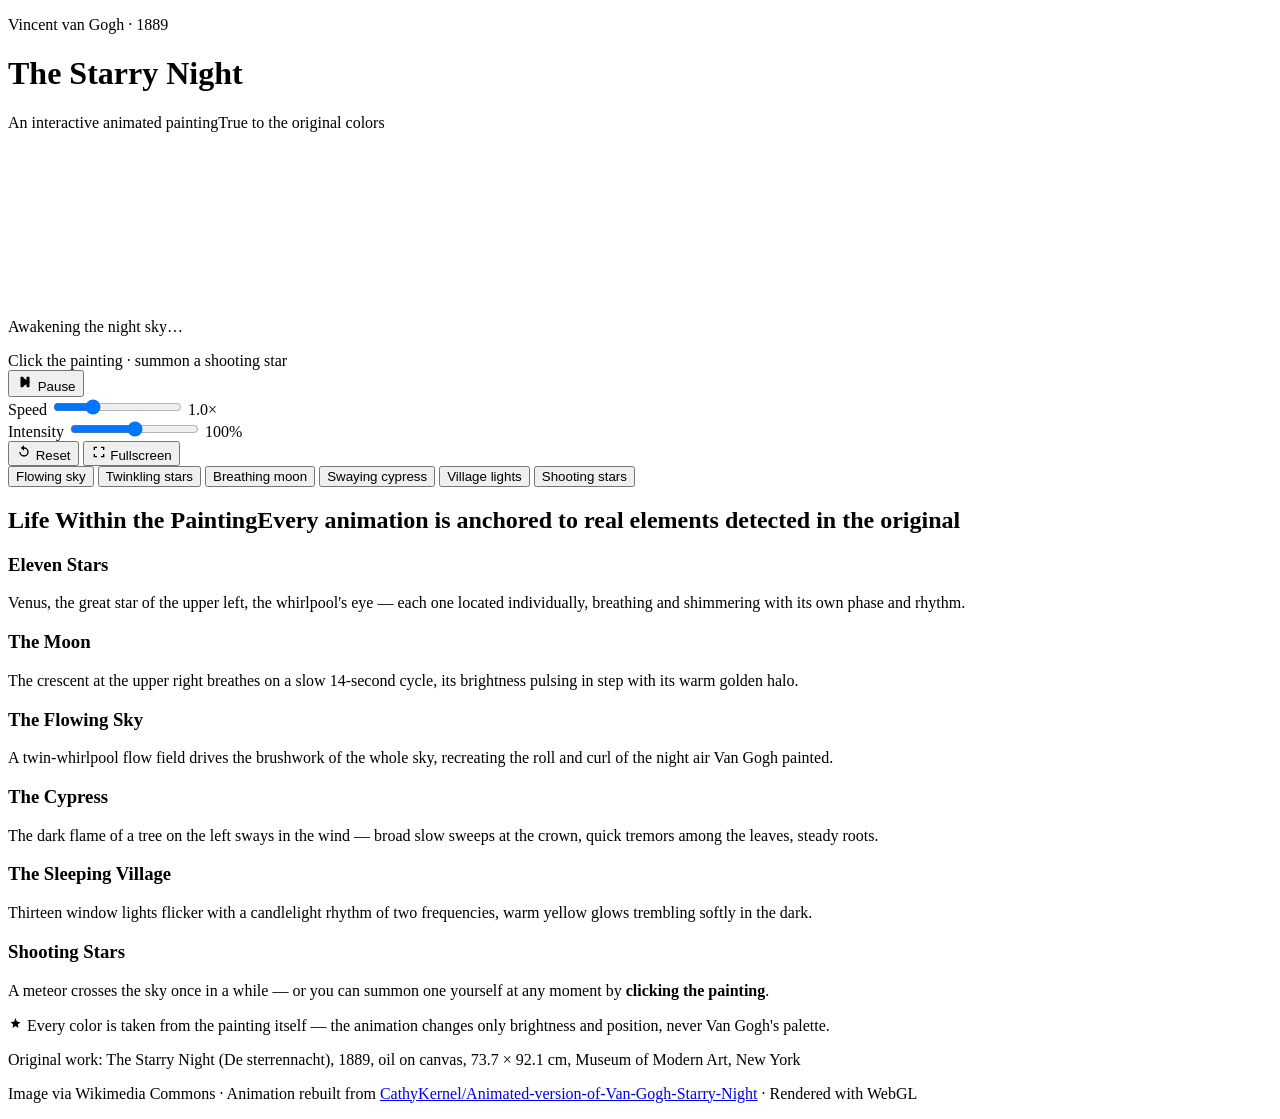
==== index.html @ 518b5e96 "Add files via upload" ====
<!DOCTYPE html>
<html lang="en">
<head>
<meta charset="UTF-8">
<meta name="viewport" content="width=device-width, initial-scale=1.0">
<title>The Starry Night — Animated | Vincent van Gogh</title>
<meta name="description" content="A real-time WebGL animation of Vincent van Gogh's The Starry Night: a flowing sky, twinkling stars, a breathing moon, a swaying cypress and flickering village lights — every color stays true to the original painting.">
<link rel="icon" href="data:image/svg+xml,%3Csvg xmlns='http://www.w3.org/2000/svg' viewBox='0 0 32 32'%3E%3Crect fill='%230e1b42' width='32' height='32' rx='6'/%3E%3Ccircle cx='16' cy='13' r='6' fill='%23f8de5c'/%3E%3Ccircle cx='16' cy='13' r='2.4' fill='%23fff8d8'/%3E%3Ccircle cx='8' cy='23' r='2.2' fill='%23f2c832'/%3E%3Ccircle cx='24' cy='23' r='2.2' fill='%23f2c832'/%3E%3C/svg%3E">
<link rel="stylesheet" href="css/style.css">
</head>
<body>

<!-- ========== Header ========== -->
<header class="site-header">
  <p class="overline">Vincent van Gogh · 1889</p>
  <h1 class="title">The Starry Night</h1>
  <p class="subtitle">An interactive animated painting<span class="divider"></span>True to the original colors</p>
</header>

<!-- ========== Stage ========== -->
<main class="stage-wrap">
  <div id="stage" class="stage">
    <div class="frame">
      <canvas id="starry-canvas" aria-label="Animated Starry Night canvas — click to summon a shooting star"></canvas>
      <div id="loading" class="loading">
        <div class="loading-ring"></div>
        <p>Awakening the night sky…</p>
      </div>
      <div id="fallback" class="fallback" hidden>
        <img alt="The Starry Night (static fallback)">
        <p>Your browser does not support WebGL — showing the original painting instead</p>
      </div>
      <div class="hud">
        <span id="fps" class="fps"></span>
        <span class="hint">Click the painting · summon a shooting star</span>
      </div>
    </div>
    <div id="error-box" class="error-box" role="alert"></div>

    <!-- Controls -->
    <div class="controls" role="group" aria-label="Animation controls">
      <div class="ctrl-row ctrl-main">
        <button id="btn-play" class="btn btn-icon" aria-label="Pause" aria-pressed="true" title="Play / Pause (Space)">
          <svg viewBox="0 0 24 24" width="18" height="18" aria-hidden="true">
            <g class="ic-pause"><rect x="6" y="5" width="4" height="14" rx="1"/><rect x="14" y="5" width="4" height="14" rx="1"/></g>
            <g class="ic-play"><path d="M8 5.5v13l11-6.5z"/></g>
          </svg>
          <span>Pause</span>
        </button>

        <div class="slider-group">
          <label for="slider-speed">Speed</label>
          <input type="range" id="slider-speed" min="0.2" max="3" step="0.1" value="1">
          <output id="speed-val">1.0×</output>
        </div>

        <div class="slider-group">
          <label for="slider-intensity">Intensity</label>
          <input type="range" id="slider-intensity" min="0" max="2" step="0.05" value="1">
          <output id="intensity-val">100%</output>
        </div>

        <button id="btn-reset" class="btn" title="Restore default settings">
          <svg viewBox="0 0 24 24" width="16" height="16" aria-hidden="true"><path d="M12 5V2L7 6l5 4V7a5 5 0 1 1-5 5H5a7 7 0 1 0 7-7z"/></svg>
          <span>Reset</span>
        </button>
        <button id="btn-full" class="btn" title="Fullscreen (F)">
          <svg viewBox="0 0 24 24" width="16" height="16" aria-hidden="true"><path d="M4 9V4h5v2H6v3H4zm11-5h5v5h-2V6h-3V4zM4 15h2v3h3v2H4v-5zm14 0h2v5h-5v-2h3v-3z"/></svg>
          <span>Fullscreen</span>
        </button>
      </div>

      <div class="ctrl-row ctrl-chips" role="group" aria-label="Effect toggles">
        <button class="chip" data-toggle="sky" aria-pressed="true"><i class="dot dot-sky"></i>Flowing sky</button>
        <button class="chip" data-toggle="stars" aria-pressed="true"><i class="dot dot-star"></i>Twinkling stars</button>
        <button class="chip" data-toggle="moon" aria-pressed="true"><i class="dot dot-moon"></i>Breathing moon</button>
        <button class="chip" data-toggle="cypress" aria-pressed="true"><i class="dot dot-tree"></i>Swaying cypress</button>
        <button class="chip" data-toggle="windows" aria-pressed="true"><i class="dot dot-win"></i>Village lights</button>
        <button class="chip" data-toggle="meteor" aria-pressed="true"><i class="dot dot-meteor"></i>Shooting stars</button>
      </div>
    </div>
  </div>

  <!-- What is alive in the painting -->
  <section class="legend" aria-label="About the animated elements">
    <h2>Life Within the Painting<span>Every animation is anchored to real elements detected in the original</span></h2>
    <div class="legend-grid">
      <article class="lg-card">
        <i class="dot dot-star"></i>
        <h3>Eleven Stars</h3>
        <p>Venus, the great star of the upper left, the whirlpool's eye — each one located individually, breathing and shimmering with its own phase and rhythm.</p>
      </article>
      <article class="lg-card">
        <i class="dot dot-moon"></i>
        <h3>The Moon</h3>
        <p>The crescent at the upper right breathes on a slow 14-second cycle, its brightness pulsing in step with its warm golden halo.</p>
      </article>
      <article class="lg-card">
        <i class="dot dot-sky"></i>
        <h3>The Flowing Sky</h3>
        <p>A twin-whirlpool flow field drives the brushwork of the whole sky, recreating the roll and curl of the night air Van Gogh painted.</p>
      </article>
      <article class="lg-card">
        <i class="dot dot-tree"></i>
        <h3>The Cypress</h3>
        <p>The dark flame of a tree on the left sways in the wind — broad slow sweeps at the crown, quick tremors among the leaves, steady roots.</p>
      </article>
      <article class="lg-card">
        <i class="dot dot-win"></i>
        <h3>The Sleeping Village</h3>
        <p>Thirteen window lights flicker with a candlelight rhythm of two frequencies, warm yellow glows trembling softly in the dark.</p>
      </article>
      <article class="lg-card">
        <i class="dot dot-meteor"></i>
        <h3>Shooting Stars</h3>
        <p>A meteor crosses the sky once in a while — or you can summon one yourself at any moment by <b>clicking the painting</b>.</p>
      </article>
    </div>
    <p class="color-note">
      <svg viewBox="0 0 24 24" width="15" height="15" aria-hidden="true"><path d="M12 3l2.1 5.6L20 10l-4.4 3.4L16.8 19 12 16l-4.8 3 1.2-5.6L4 10l5.9-1.4z"/></svg>
      Every color is taken from the painting itself — the animation changes only brightness and position, never Van Gogh's palette.
    </p>
  </section>
</main>

<!-- ========== Footer ========== -->
<footer class="site-footer">
  <p>Original work: The Starry Night (De sterrennacht), 1889, oil on canvas, 73.7 × 92.1 cm, Museum of Modern Art, New York</p>
  <p class="fine">Image via Wikimedia Commons · Animation rebuilt from <a href="https://github.com/CathyKernel/Animated-version-of-Van-Gogh-Starry-Night" target="_blank" rel="noopener">CathyKernel/Animated-version-of-Van-Gogh-Starry-Night</a> · Rendered with WebGL</p>
</footer>

<script src="js/scene-data.js"></script>
<script src="js/starry-engine.js"></script>
<script src="js/main.js"></script>
</body>
</html>
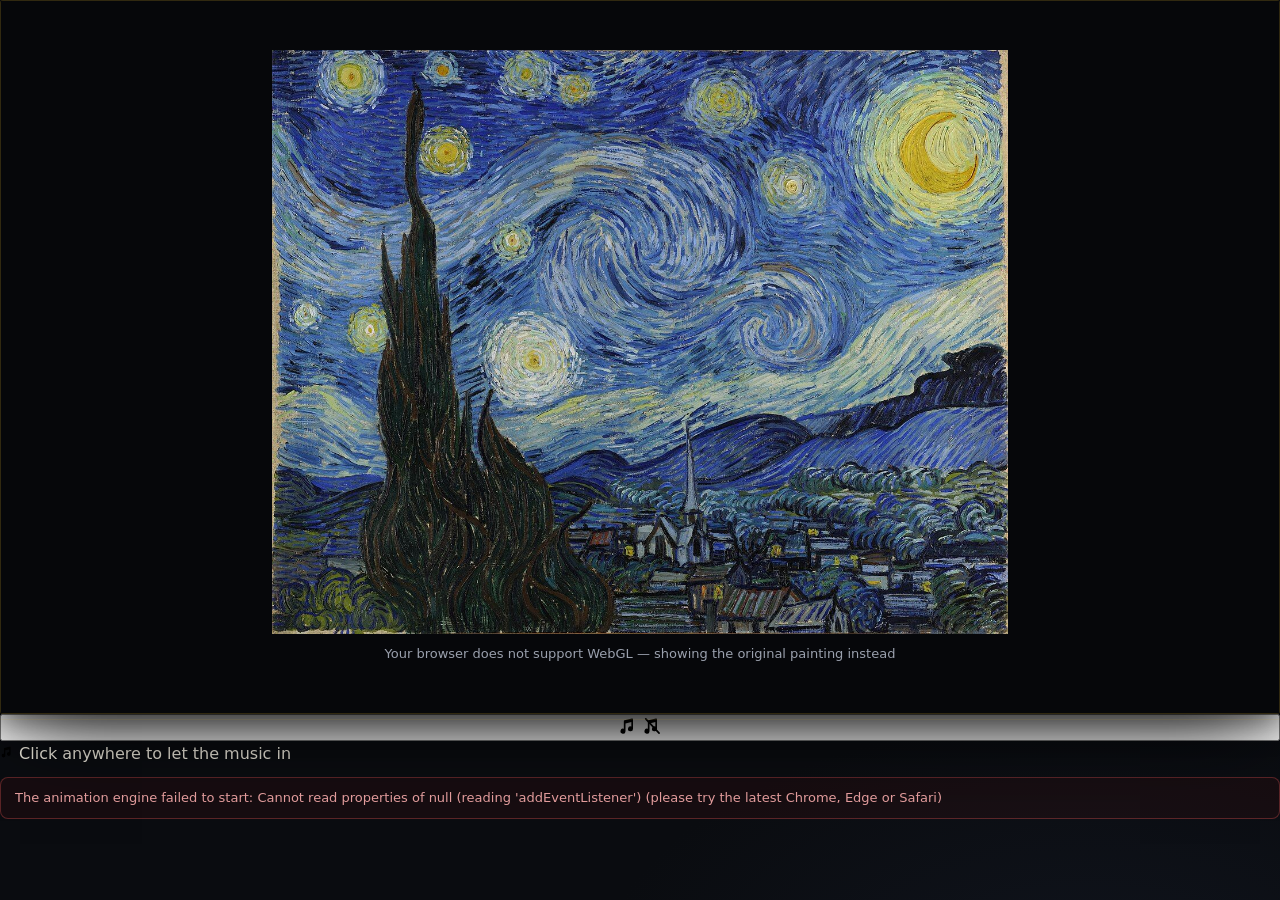
==== commit e3cc183a: "Add files via upload" ====
--- a/index.html
+++ b/index.html
@@ -4,24 +4,17 @@
 <meta charset="UTF-8">
 <meta name="viewport" content="width=device-width, initial-scale=1.0">
 <title>The Starry Night — Animated | Vincent van Gogh</title>
-<meta name="description" content="A real-time WebGL animation of Vincent van Gogh's The Starry Night: a flowing sky, twinkling stars, a breathing moon, a swaying cypress and flickering village lights — every color stays true to the original painting.">
+<meta name="description" content="A real-time WebGL animation of Vincent van Gogh's The Starry Night: rotating whirlpools, spinning stars, flickering village lights and a gentle generative soundtrack — every color stays true to the original painting.">
 <link rel="icon" href="data:image/svg+xml,%3Csvg xmlns='http://www.w3.org/2000/svg' viewBox='0 0 32 32'%3E%3Crect fill='%230e1b42' width='32' height='32' rx='6'/%3E%3Ccircle cx='16' cy='13' r='6' fill='%23f8de5c'/%3E%3Ccircle cx='16' cy='13' r='2.4' fill='%23fff8d8'/%3E%3Ccircle cx='8' cy='23' r='2.2' fill='%23f2c832'/%3E%3Ccircle cx='24' cy='23' r='2.2' fill='%23f2c832'/%3E%3C/svg%3E">
 <link rel="stylesheet" href="css/style.css">
 </head>
 <body>
 
-<!-- ========== Header ========== -->
-<header class="site-header">
-  <p class="overline">Vincent van Gogh · 1889</p>
-  <h1 class="title">The Starry Night</h1>
-  <p class="subtitle">An interactive animated painting<span class="divider"></span>True to the original colors</p>
-</header>
-
-<!-- ========== Stage ========== -->
-<main class="stage-wrap">
-  <div id="stage" class="stage">
-    <div class="frame">
-      <canvas id="starry-canvas" aria-label="Animated Starry Night canvas — click to summon a shooting star"></canvas>
+<!-- ========== The painting — nothing else on the page ========== -->
+<main id="stage" class="stage" aria-label="Animated painting">
+  <div class="frame">
+    <div class="canvas-wrap">
+      <canvas id="starry-canvas" aria-label="Animated Starry Night — click the sky to summon a shooting star"></canvas>
       <div id="loading" class="loading">
         <div class="loading-ring"></div>
         <p>Awakening the night sky…</p>
@@ -30,106 +23,34 @@
         <img alt="The Starry Night (static fallback)">
         <p>Your browser does not support WebGL — showing the original painting instead</p>
       </div>
-      <div class="hud">
-        <span id="fps" class="fps"></span>
-        <span class="hint">Click the painting · summon a shooting star</span>
-      </div>
-    </div>
-    <div id="error-box" class="error-box" role="alert"></div>
-
-    <!-- Controls -->
-    <div class="controls" role="group" aria-label="Animation controls">
-      <div class="ctrl-row ctrl-main">
-        <button id="btn-play" class="btn btn-icon" aria-label="Pause" aria-pressed="true" title="Play / Pause (Space)">
-          <svg viewBox="0 0 24 24" width="18" height="18" aria-hidden="true">
-            <g class="ic-pause"><rect x="6" y="5" width="4" height="14" rx="1"/><rect x="14" y="5" width="4" height="14" rx="1"/></g>
-            <g class="ic-play"><path d="M8 5.5v13l11-6.5z"/></g>
-          </svg>
-          <span>Pause</span>
-        </button>
-
-        <div class="slider-group">
-          <label for="slider-speed">Speed</label>
-          <input type="range" id="slider-speed" min="0.2" max="3" step="0.1" value="1">
-          <output id="speed-val">1.0×</output>
-        </div>
-
-        <div class="slider-group">
-          <label for="slider-intensity">Intensity</label>
-          <input type="range" id="slider-intensity" min="0" max="2" step="0.05" value="1">
-          <output id="intensity-val">100%</output>
-        </div>
-
-        <button id="btn-reset" class="btn" title="Restore default settings">
-          <svg viewBox="0 0 24 24" width="16" height="16" aria-hidden="true"><path d="M12 5V2L7 6l5 4V7a5 5 0 1 1-5 5H5a7 7 0 1 0 7-7z"/></svg>
-          <span>Reset</span>
-        </button>
-        <button id="btn-full" class="btn" title="Fullscreen (F)">
-          <svg viewBox="0 0 24 24" width="16" height="16" aria-hidden="true"><path d="M4 9V4h5v2H6v3H4zm11-5h5v5h-2V6h-3V4zM4 15h2v3h3v2H4v-5zm14 0h2v5h-5v-2h3v-3z"/></svg>
-          <span>Fullscreen</span>
-        </button>
-      </div>
-
-      <div class="ctrl-row ctrl-chips" role="group" aria-label="Effect toggles">
-        <button class="chip" data-toggle="sky" aria-pressed="true"><i class="dot dot-sky"></i>Flowing sky</button>
-        <button class="chip" data-toggle="stars" aria-pressed="true"><i class="dot dot-star"></i>Twinkling stars</button>
-        <button class="chip" data-toggle="moon" aria-pressed="true"><i class="dot dot-moon"></i>Breathing moon</button>
-        <button class="chip" data-toggle="cypress" aria-pressed="true"><i class="dot dot-tree"></i>Swaying cypress</button>
-        <button class="chip" data-toggle="windows" aria-pressed="true"><i class="dot dot-win"></i>Village lights</button>
-        <button class="chip" data-toggle="meteor" aria-pressed="true"><i class="dot dot-meteor"></i>Shooting stars</button>
-      </div>
     </div>
   </div>
-
-  <!-- What is alive in the painting -->
-  <section class="legend" aria-label="About the animated elements">
-    <h2>Life Within the Painting<span>Every animation is anchored to real elements detected in the original</span></h2>
-    <div class="legend-grid">
-      <article class="lg-card">
-        <i class="dot dot-star"></i>
-        <h3>Eleven Stars</h3>
-        <p>Venus, the great star of the upper left, the whirlpool's eye — each one located individually, breathing and shimmering with its own phase and rhythm.</p>
-      </article>
-      <article class="lg-card">
-        <i class="dot dot-moon"></i>
-        <h3>The Moon</h3>
-        <p>The crescent at the upper right breathes on a slow 14-second cycle, its brightness pulsing in step with its warm golden halo.</p>
-      </article>
-      <article class="lg-card">
-        <i class="dot dot-sky"></i>
-        <h3>The Flowing Sky</h3>
-        <p>A twin-whirlpool flow field drives the brushwork of the whole sky, recreating the roll and curl of the night air Van Gogh painted.</p>
-      </article>
-      <article class="lg-card">
-        <i class="dot dot-tree"></i>
-        <h3>The Cypress</h3>
-        <p>The dark flame of a tree on the left sways in the wind — broad slow sweeps at the crown, quick tremors among the leaves, steady roots.</p>
-      </article>
-      <article class="lg-card">
-        <i class="dot dot-win"></i>
-        <h3>The Sleeping Village</h3>
-        <p>Thirteen window lights flicker with a candlelight rhythm of two frequencies, warm yellow glows trembling softly in the dark.</p>
-      </article>
-      <article class="lg-card">
-        <i class="dot dot-meteor"></i>
-        <h3>Shooting Stars</h3>
-        <p>A meteor crosses the sky once in a while — or you can summon one yourself at any moment by <b>clicking the painting</b>.</p>
-      </article>
-    </div>
-    <p class="color-note">
-      <svg viewBox="0 0 24 24" width="15" height="15" aria-hidden="true"><path d="M12 3l2.1 5.6L20 10l-4.4 3.4L16.8 19 12 16l-4.8 3 1.2-5.6L4 10l5.9-1.4z"/></svg>
-      Every color is taken from the painting itself — the animation changes only brightness and position, never Van Gogh's palette.
-    </p>
-  </section>
 </main>
 
-<!-- ========== Footer ========== -->
-<footer class="site-footer">
-  <p>Original work: The Starry Night (De sterrennacht), 1889, oil on canvas, 73.7 × 92.1 cm, Museum of Modern Art, New York</p>
-  <p class="fine">Image via Wikimedia Commons · Animation rebuilt from <a href="https://github.com/CathyKernel/Animated-version-of-Van-Gogh-Starry-Night" target="_blank" rel="noopener">CathyKernel/Animated-version-of-Van-Gogh-Starry-Night</a> · Rendered with WebGL</p>
-</footer>
+<!-- Music toggle (browsers require a visible control for sound) -->
+<button id="music-btn" class="music-btn" type="button"
+        aria-label="Play music" aria-pressed="false" title="Play / pause music (M)">
+  <svg class="ic-on" viewBox="0 0 24 24" width="20" height="20" aria-hidden="true">
+    <path d="M9 18.2a3 3 0 1 1-2-2.83V6.2a1 1 0 0 1 .76-.97l9-2.25A1 1 0 0 1 18 3.94v11.4a3 3 0 1 1-2-2.83V7.28l-7 1.75z"/>
+  </svg>
+  <svg class="ic-off" viewBox="0 0 24 24" width="20" height="20" aria-hidden="true">
+    <path d="M9 18.2a3 3 0 1 1-2-2.83V6.2a1 1 0 0 1 .76-.97l9-2.25A1 1 0 0 1 18 3.94v11.4a3 3 0 1 1-2-2.83V7.28l-7 1.75z"/>
+    <path class="slash" d="M4.5 3.5l16 17" fill="none" stroke="currentColor" stroke-width="2" stroke-linecap="round"/>
+  </svg>
+</button>
+
+<!-- One-time hint: browsers only allow audio after a user interaction -->
+<div id="sound-hint" class="sound-hint" role="status">
+  <svg viewBox="0 0 24 24" width="14" height="14" aria-hidden="true">
+    <path d="M9 18.2a3 3 0 1 1-2-2.83V6.2a1 1 0 0 1 .76-.97l9-2.25A1 1 0 0 1 18 3.94v11.4a3 3 0 1 1-2-2.83V7.28l-7 1.75z"/>
+  </svg>
+  <span>Click anywhere to let the music in</span>
+</div>
+
+<div id="error-box" class="error-box" role="alert"></div>
 
 <script src="js/scene-data.js"></script>
+<script src="js/music.js"></script>
 <script src="js/starry-engine.js"></script>
 <script src="js/main.js"></script>
 </body>
--- a/css/style.css
+++ b/css/style.css
@@ -0,0 +1,478 @@
+/* ============================================================
+ * The Starry Night — interactive animation, page styles
+ * Theme: late-night museum (charcoal backdrop, gilded frame,
+ * serif display type)
+ * ============================================================ */
+
+:root {
+  --bg: #0a0c10;
+  --bg-soft: #10141b;
+  --panel: rgba(255, 255, 255, 0.035);
+  --panel-border: rgba(255, 255, 255, 0.08);
+  --gold: #c9a227;
+  --gold-dim: rgba(201, 162, 39, 0.45);
+  --text: #e8e4d8;
+  --text-dim: #9aa0ad;
+  --text-faint: #6b7280;
+  --star: #ffd76e;
+  --sky: #7fb2ff;
+  --moon: #ffb454;
+  --tree: #79c98f;
+  --win: #ffca66;
+  --meteor: #ffe9b0;
+  --serif: Georgia, "Times New Roman", "Playfair Display", Cambria, serif;
+  --sans: system-ui, -apple-system, "Segoe UI", Roboto, "Helvetica Neue", Arial, sans-serif;
+}
+
+* { margin: 0; padding: 0; box-sizing: border-box; }
+
+html { scroll-behavior: smooth; }
+
+body {
+  background:
+    radial-gradient(1200px 700px at 50% -10%, #131a26 0%, transparent 60%),
+    radial-gradient(900px 500px at 85% 110%, #10141d 0%, transparent 55%),
+    var(--bg);
+  color: var(--text);
+  font-family: var(--sans);
+  min-height: 100vh;
+  display: flex;
+  flex-direction: column;
+  line-height: 1.6;
+  -webkit-font-smoothing: antialiased;
+}
+
+/* ---------------- Header ---------------- */
+.site-header {
+  text-align: center;
+  padding: 44px 20px 26px;
+}
+.overline {
+  font-size: 12px;
+  letter-spacing: 0.42em;
+  color: var(--gold);
+  text-transform: uppercase;
+  margin-bottom: 10px;
+}
+.title {
+  font-family: var(--serif);
+  font-weight: 600;
+  font-size: clamp(30px, 6vw, 68px);
+  letter-spacing: 0.12em;
+  line-height: 1.15;
+  color: var(--text);
+  text-shadow: 0 2px 30px rgba(201, 162, 39, 0.18);
+}
+.subtitle {
+  margin-top: 10px;
+  color: var(--text-dim);
+  font-size: 14px;
+  letter-spacing: 0.12em;
+}
+.subtitle .divider {
+  display: inline-block;
+  width: 1px;
+  height: 12px;
+  background: var(--panel-border);
+  margin: 0 12px;
+  vertical-align: -1px;
+}
+
+/* ---------------- Stage ---------------- */
+.stage-wrap {
+  flex: 1;
+  width: 100%;
+  max-width: 1160px;
+  margin: 0 auto;
+  padding: 0 20px 40px;
+}
+
+.stage {
+  display: flex;
+  flex-direction: column;
+  gap: 14px;
+}
+
+/* Gilded frame */
+.frame {
+  position: relative;
+  background: #06070a;
+  border: 1px solid rgba(201, 162, 39, 0.22);
+  outline: 1px solid rgba(201, 162, 39, 0.10);
+  outline-offset: 5px;
+  border-radius: 3px;
+  padding: clamp(8px, 1.6vw, 16px);
+  box-shadow:
+    0 30px 80px -20px rgba(0, 0, 0, 0.85),
+    0 8px 30px rgba(0, 0, 0, 0.5),
+    inset 0 0 0 1px rgba(255, 255, 255, 0.03);
+}
+
+#starry-canvas {
+  display: block;
+  width: 100%;
+  aspect-ratio: 1280 / 1014;
+  max-height: calc(100vh - 220px);
+  object-fit: contain;
+  background: #04050a;
+  cursor: crosshair;
+  border-radius: 2px;
+}
+
+/* Loading state */
+.loading {
+  position: absolute;
+  inset: 0;
+  display: flex;
+  flex-direction: column;
+  align-items: center;
+  justify-content: center;
+  gap: 14px;
+  background: #06070a;
+  color: var(--text-dim);
+  font-size: 14px;
+  letter-spacing: 0.2em;
+  transition: opacity 0.7s ease;
+  z-index: 5;
+}
+.loading.done { opacity: 0; pointer-events: none; }
+.loading-ring {
+  width: 34px;
+  height: 34px;
+  border-radius: 50%;
+  border: 2px solid rgba(201, 162, 39, 0.2);
+  border-top-color: var(--gold);
+  animation: spin 0.9s linear infinite;
+}
+@keyframes spin { to { transform: rotate(360deg); } }
+
+/* Static fallback */
+.fallback {
+  position: absolute;
+  inset: 0;
+  display: none;
+  flex-direction: column;
+  align-items: center;
+  justify-content: center;
+  gap: 10px;
+  background: #06070a;
+  color: var(--text-dim);
+  font-size: 13px;
+  z-index: 6;
+}
+.fallback img {
+  max-width: 92%;
+  max-height: 82%;
+  object-fit: contain;
+}
+
+/* HUD */
+.hud {
+  position: absolute;
+  top: clamp(14px, 2.2vw, 24px);
+  right: clamp(14px, 2.2vw, 26px);
+  display: flex;
+  align-items: center;
+  gap: 12px;
+  pointer-events: none;
+  z-index: 4;
+}
+.fps {
+  font-size: 11px;
+  letter-spacing: 0.08em;
+  color: rgba(232, 228, 216, 0.55);
+  background: rgba(6, 7, 10, 0.55);
+  padding: 3px 8px;
+  border-radius: 4px;
+  backdrop-filter: blur(4px);
+}
+.hint {
+  font-size: 11px;
+  letter-spacing: 0.14em;
+  color: rgba(201, 162, 39, 0.85);
+  background: rgba(6, 7, 10, 0.55);
+  padding: 3px 10px;
+  border-radius: 4px;
+  backdrop-filter: blur(4px);
+}
+
+.error-box {
+  display: none;
+  margin-top: 10px;
+  padding: 10px 14px;
+  border: 1px solid rgba(220, 80, 80, 0.35);
+  border-radius: 8px;
+  color: #e8a0a0;
+  background: rgba(80, 20, 20, 0.18);
+  font-size: 13px;
+}
+
+/* ---------------- Controls ---------------- */
+.controls {
+  background: var(--panel);
+  border: 1px solid var(--panel-border);
+  border-radius: 12px;
+  padding: 14px 16px;
+  display: flex;
+  flex-direction: column;
+  gap: 12px;
+  backdrop-filter: blur(8px);
+}
+
+.ctrl-row {
+  display: flex;
+  flex-wrap: wrap;
+  align-items: center;
+  gap: 12px;
+}
+
+.btn {
+  display: inline-flex;
+  align-items: center;
+  gap: 7px;
+  padding: 8px 14px;
+  min-height: 38px;
+  background: rgba(255, 255, 255, 0.05);
+  border: 1px solid var(--panel-border);
+  border-radius: 8px;
+  color: var(--text);
+  font-size: 13px;
+  font-family: var(--sans);
+  cursor: pointer;
+  transition: all 0.18s ease;
+  white-space: nowrap;
+}
+.btn:hover {
+  background: rgba(255, 255, 255, 0.10);
+  border-color: rgba(201, 162, 39, 0.4);
+}
+.btn svg { fill: currentColor; flex: none; }
+
+#btn-play {
+  background: rgba(201, 162, 39, 0.14);
+  border-color: rgba(201, 162, 39, 0.35);
+  color: #ecdfb4;
+  min-width: 92px;
+  justify-content: center;
+}
+#btn-play:hover { background: rgba(201, 162, 39, 0.24); }
+#btn-play .ic-play { display: none; }
+#btn-play.paused .ic-play { display: block; }
+#btn-play.paused .ic-pause { display: none; }
+
+.slider-group {
+  display: flex;
+  align-items: center;
+  gap: 10px;
+  flex: 1;
+  min-width: 210px;
+}
+.slider-group label {
+  font-size: 12px;
+  color: var(--text-dim);
+  letter-spacing: 0.1em;
+  white-space: nowrap;
+}
+.slider-group output {
+  font-size: 12px;
+  color: var(--gold);
+  font-variant-numeric: tabular-nums;
+  min-width: 44px;
+  text-align: right;
+}
+
+input[type="range"] {
+  flex: 1;
+  min-width: 100px;
+  -webkit-appearance: none;
+  appearance: none;
+  height: 4px;
+  border-radius: 2px;
+  background: linear-gradient(90deg, var(--gold-dim), rgba(255, 255, 255, 0.12));
+  outline: none;
+  cursor: pointer;
+}
+input[type="range"]::-webkit-slider-thumb {
+  -webkit-appearance: none;
+  width: 16px;
+  height: 16px;
+  border-radius: 50%;
+  background: var(--gold);
+  border: 2px solid #0a0c10;
+  box-shadow: 0 0 10px rgba(201, 162, 39, 0.5);
+  transition: transform 0.15s ease;
+}
+input[type="range"]::-webkit-slider-thumb:hover { transform: scale(1.2); }
+input[type="range"]::-moz-range-thumb {
+  width: 14px;
+  height: 14px;
+  border-radius: 50%;
+  background: var(--gold);
+  border: 2px solid #0a0c10;
+}
+
+/* Effect toggle chips */
+.ctrl-chips { gap: 9px; }
+.chip {
+  display: inline-flex;
+  align-items: center;
+  gap: 8px;
+  padding: 7px 13px;
+  min-height: 36px;
+  background: rgba(255, 255, 255, 0.04);
+  border: 1px solid var(--panel-border);
+  border-radius: 999px;
+  color: var(--text);
+  font-size: 12.5px;
+  font-family: var(--sans);
+  letter-spacing: 0.04em;
+  cursor: pointer;
+  transition: all 0.18s ease;
+}
+.chip:hover { border-color: rgba(255, 255, 255, 0.22); }
+.chip.off {
+  color: var(--text-faint);
+  background: transparent;
+  border-style: dashed;
+}
+.chip.off .dot { opacity: 0.25; filter: grayscale(1); }
+
+.dot {
+  width: 8px;
+  height: 8px;
+  border-radius: 50%;
+  flex: none;
+  box-shadow: 0 0 8px currentColor;
+}
+.dot-sky { background: var(--sky); color: var(--sky); }
+.dot-star { background: var(--star); color: var(--star); }
+.dot-moon { background: var(--moon); color: var(--moon); }
+.dot-tree { background: var(--tree); color: var(--tree); }
+.dot-win { background: var(--win); color: var(--win); }
+.dot-meteor { background: var(--meteor); color: var(--meteor); }
+
+/* ---------------- Element notes ---------------- */
+.legend {
+  margin-top: 34px;
+}
+.legend h2 {
+  font-family: var(--serif);
+  font-size: 24px;
+  letter-spacing: 0.14em;
+  color: var(--text);
+  display: flex;
+  flex-direction: column;
+  gap: 4px;
+  margin-bottom: 18px;
+}
+.legend h2 span {
+  font-family: var(--sans);
+  font-size: 12.5px;
+  font-weight: 400;
+  color: var(--text-dim);
+  letter-spacing: 0.22em;
+}
+
+.legend-grid {
+  display: grid;
+  grid-template-columns: repeat(auto-fit, minmax(240px, 1fr));
+  gap: 12px;
+}
+
+.lg-card {
+  background: var(--panel);
+  border: 1px solid var(--panel-border);
+  border-radius: 12px;
+  padding: 18px;
+  transition: all 0.2s ease;
+}
+.lg-card:hover {
+  border-color: rgba(201, 162, 39, 0.3);
+  background: rgba(255, 255, 255, 0.05);
+  transform: translateY(-2px);
+}
+.lg-card .dot { width: 10px; height: 10px; margin-bottom: 10px; }
+.lg-card h3 {
+  font-size: 15px;
+  letter-spacing: 0.06em;
+  margin-bottom: 7px;
+  color: var(--text);
+}
+.lg-card p {
+  font-size: 13px;
+  color: var(--text-dim);
+  line-height: 1.75;
+}
+.lg-card b { color: var(--gold); font-weight: 600; }
+
+.color-note {
+  margin-top: 18px;
+  display: flex;
+  align-items: center;
+  gap: 8px;
+  justify-content: center;
+  text-align: center;
+  font-size: 13px;
+  color: #d8c98f;
+  letter-spacing: 0.06em;
+  padding: 12px 16px;
+  border: 1px dashed rgba(201, 162, 39, 0.28);
+  border-radius: 999px;
+  background: rgba(201, 162, 39, 0.05);
+}
+.color-note svg { fill: var(--gold); flex: none; }
+
+/* ---------------- Footer ---------------- */
+.site-footer {
+  margin-top: auto;
+  text-align: center;
+  padding: 26px 20px 34px;
+  color: var(--text-faint);
+  font-size: 12px;
+  line-height: 2;
+  border-top: 1px solid rgba(255, 255, 255, 0.05);
+}
+.site-footer a {
+  color: var(--text-dim);
+  text-decoration: none;
+  border-bottom: 1px dotted rgba(201, 162, 39, 0.5);
+}
+.site-footer a:hover { color: var(--gold); }
+.fine { letter-spacing: 0.03em; }
+
+/* ---------------- Responsive ---------------- */
+@media (max-width: 640px) {
+  .site-header { padding: 30px 16px 18px; }
+  .title { letter-spacing: 0.06em; }
+  .subtitle { font-size: 12px; }
+  .stage-wrap { padding: 0 12px 28px; }
+  .controls { padding: 12px; }
+  .slider-group { min-width: 100%; }
+  .btn { flex: 1; justify-content: center; }
+  .chip { padding: 6px 11px; font-size: 12px; }
+  .hint { display: none; }
+  .legend h2 { font-size: 20px; }
+}
+
+/* Fullscreen mode */
+#stage:fullscreen {
+  background: #05060a;
+  display: flex;
+  align-items: center;
+  justify-content: center;
+  padding: 0;
+}
+#stage:fullscreen .frame {
+  max-width: min(100vw, calc((100vh - 20px) * 1.2623));
+  border: none;
+  outline: none;
+  padding: 0;
+  box-shadow: none;
+}
+#stage:fullscreen #starry-canvas { max-height: 100vh; }
+
+/* Reduced-motion preference */
+@media (prefers-reduced-motion: reduce) {
+  .loading-ring { animation-duration: 2s; }
+  .lg-card:hover { transform: none; }
+}
